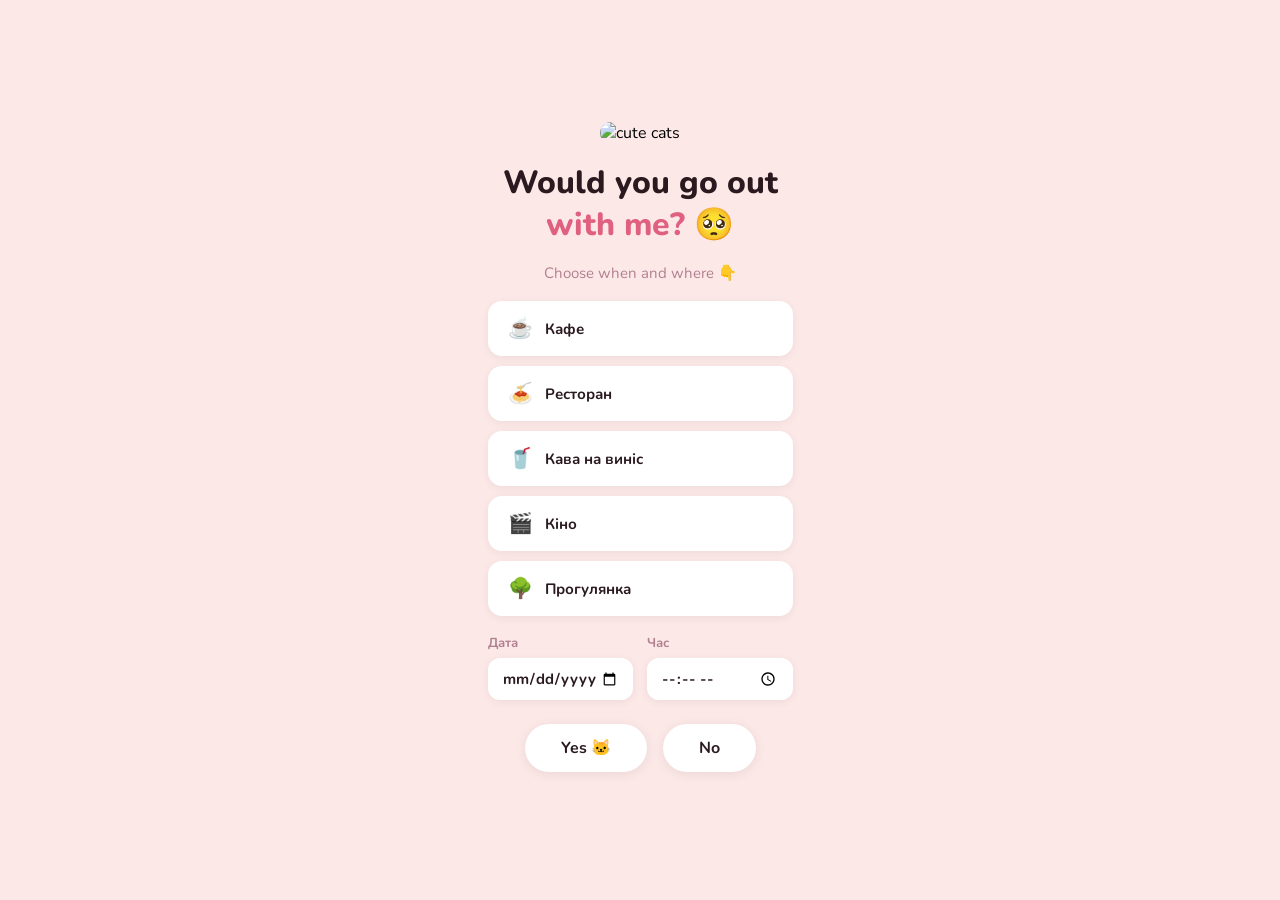
==== index.html @ fd0091e4 "Add files via upload" ====
<!DOCTYPE html>
<html lang="en">
<head>
  <meta charset="UTF-8">
  <meta name="viewport" content="width=device-width, initial-scale=1.0">
  <title>serious question 🐱</title>
  <link rel="preconnect" href="https://fonts.googleapis.com">
  <link href="https://fonts.googleapis.com/css2?family=Nunito:wght@400;700;800&display=swap" rel="stylesheet">
 <link rel="stylesheet" href="css/style.css">
</head>
<body>
  <div class="container">
    <div class="gif_container">
      <img src="https://media.giphy.com/media/LnKonfpQ44fNvuGLkA/giphy.gif" alt="cute cats">
    </div>
    <h1>Would you go out<br><span>with me?</span> 🥺</h1>
    <p class="sub">Choose when and where 👇</p>

    <div class="options-table">
      <label class="option-row">
        <input type="radio" name="place" value="Cafe">
        <span class="option-card"><span class="option-emoji">☕</span>Кафе</span>
      </label>
      <label class="option-row">
        <input type="radio" name="place" value="Restaurant">
        <span class="option-card"><span class="option-emoji">🍝</span>Ресторан</span>
      </label>
      <label class="option-row">
        <input type="radio" name="place" value="Coffee">
        <span class="option-card"><span class="option-emoji">🥤</span>Кава на виніс</span>
      </label>
      <label class="option-row">
        <input type="radio" name="place" value="Movie">
        <span class="option-card"><span class="option-emoji">🎬</span>Кіно</span>
      </label>
      <label class="option-row">
        <input type="radio" name="place" value="Picnic near sea">
        <span class="option-card"><span class="option-emoji">🌳</span>Прогулянка</span>
      </label>
    </div>

    <div class="datetime-row">
      <label class="dt-field">
        <span>Дата</span>
        <input type="date" id="dateInput">
      </label>
      <label class="dt-field">
        <span>Час</span>
        <input type="time" id="timeInput">
      </label>
    </div>

    <p class="error-msg" id="errorMsg">please choose date and time 🥺</p>

    <div class="buttons">
      <button class="btn btn-yes" onclick="nextPage()">Yes 🐱</button>
      <button class="btn btn-no" id="noBtn" onmouseover="runAway()" onclick="runAway()">No</button>
    </div>
  </div>

  <script>
    let tries = 0;
    function runAway() {
      tries++;
      const btn = document.getElementById('noBtn');
      const x = Math.random() * (window.innerWidth - btn.offsetWidth - 20);
      const y = Math.random() * (window.innerHeight - btn.offsetHeight - 20);
      btn.style.position = 'fixed';
      btn.style.left = x + 'px';
      btn.style.top = y + 'px';
      btn.style.zIndex = 999;
      if (tries >= 4) {
        btn.style.opacity = '0';
        btn.style.pointerEvents = 'none';
      }
    }
    function nextPage() {
      const place = document.querySelector('input[name="place"]:checked');
      const date = document.getElementById('dateInput').value;
      const time = document.getElementById('timeInput').value;
      const errorMsg = document.getElementById('errorMsg');

      if (!place || !date || !time) {
        errorMsg.style.display = 'block';
        return;
      }

      const params = new URLSearchParams({
        place: place.value,
        date: date,
        time: time
      });
      window.location.href = 'yes.html?' + params.toString();
    }
  </script>
</body>
</html>
---- css/style.css ----
*, *::before, *::after { box-sizing: border-box; margin: 0; padding: 0; }

body {
  min-height: 100vh;
  background: #fde8e8;
  font-family: 'Nunito', sans-serif;
  display: flex;
  align-items: center;
  justify-content: center;
  overflow-y: auto;
}

.container {
  display: flex;
  flex-direction: column;
  align-items: center;
  gap: 18px;
  padding: 40px 24px;
  text-align: center;
  animation: fadeUp 0.7s ease both;
}

@keyframes fadeUp {
  from { opacity: 0; transform: translateY(20px); }
  to   { opacity: 1; transform: translateY(0); }
}

.gif_container img {
  width: 180px;
  border-radius: 16px;
}

h1 {
  font-size: clamp(22px, 5vw, 32px);
  font-weight: 800;
  color: #2a1a1f;
  line-height: 1.3;
}

h1 span {
  color: #e06080;
}

.sub {
  font-size: 15px;
  color: #b08090;
}

.buttons {
  display: flex;
  gap: 16px;
  align-items: center;
  justify-content: center;
  flex-wrap: wrap;
  min-height: 60px;
  position: relative;
  width: 100%;
}

.btn {
  padding: 13px 36px;
  font-family: 'Nunito', sans-serif;
  font-size: 16px;
  font-weight: 700;
  border-radius: 50px;
  cursor: pointer;
  border: none;
  transition: transform 0.15s, box-shadow 0.15s;
}

.btn-yes {
  background: #fff;
  color: #2a1a1f;
  box-shadow: 0 2px 12px rgba(0,0,0,0.08);
}
.btn-yes:hover {
  transform: scale(1.05);
  box-shadow: 0 4px 18px rgba(0,0,0,0.12);
}

.btn-no {
  background: #fff;
  color: #2a1a1f;
  box-shadow: 0 2px 12px rgba(0,0,0,0.08);
  transition: opacity 0.3s;
}

/* Options table */
.options-table {
  display: flex;
  flex-direction: column;
  gap: 10px;
  width: 100%;
  max-width: 320px;
}

.option-row {
  cursor: pointer;
}

.option-row input {
  position: absolute;
  opacity: 0;
  width: 0;
  height: 0;
}

.option-card {
  display: flex;
  align-items: center;
  gap: 12px;
  padding: 12px 18px;
  background: #fff;
  border-radius: 14px;
  font-weight: 700;
  font-size: 15px;
  color: #2a1a1f;
  box-shadow: 0 2px 10px rgba(0,0,0,0.06);
  border: 2px solid transparent;
  transition: border-color 0.2s, transform 0.15s;
}

.option-emoji {
  font-size: 20px;
}

.option-row input:checked + .option-card {
  border-color: #e06080;
  transform: scale(1.02);
}

.option-row:hover .option-card {
  transform: scale(1.02);
}

/* Date & time */
.datetime-row {
  display: flex;
  gap: 14px;
  width: 100%;
  max-width: 320px;
  flex-wrap: wrap;
}

.dt-field {
  flex: 1;
  min-width: 130px;
  display: flex;
  flex-direction: column;
  gap: 6px;
  text-align: left;
}

.dt-field span {
  font-size: 13px;
  font-weight: 700;
  color: #b08090;
}

.dt-field input {
  font-family: 'Nunito', sans-serif;
  font-size: 15px;
  font-weight: 700;
  color: #2a1a1f;
  padding: 10px 14px;
  border-radius: 12px;
  border: none;
  background: #fff;
  box-shadow: 0 2px 10px rgba(0,0,0,0.06);
}

.error-msg {
  display: none;
  color: #e06080;
  font-size: 13px;
  font-weight: 700;
}

/* Yes page */
.hearts {
  position: fixed;
  inset: 0;
  pointer-events: none;
  z-index: 0;
}
.heart-float {
  position: absolute;
  bottom: -40px;
  animation: floatUp linear both;
  opacity: 0.85;
}
@keyframes floatUp {
  0%   { transform: translateY(0) rotate(-8deg); opacity: 0.85; }
  100% { transform: translateY(-110vh) rotate(8deg); opacity: 0; }
}
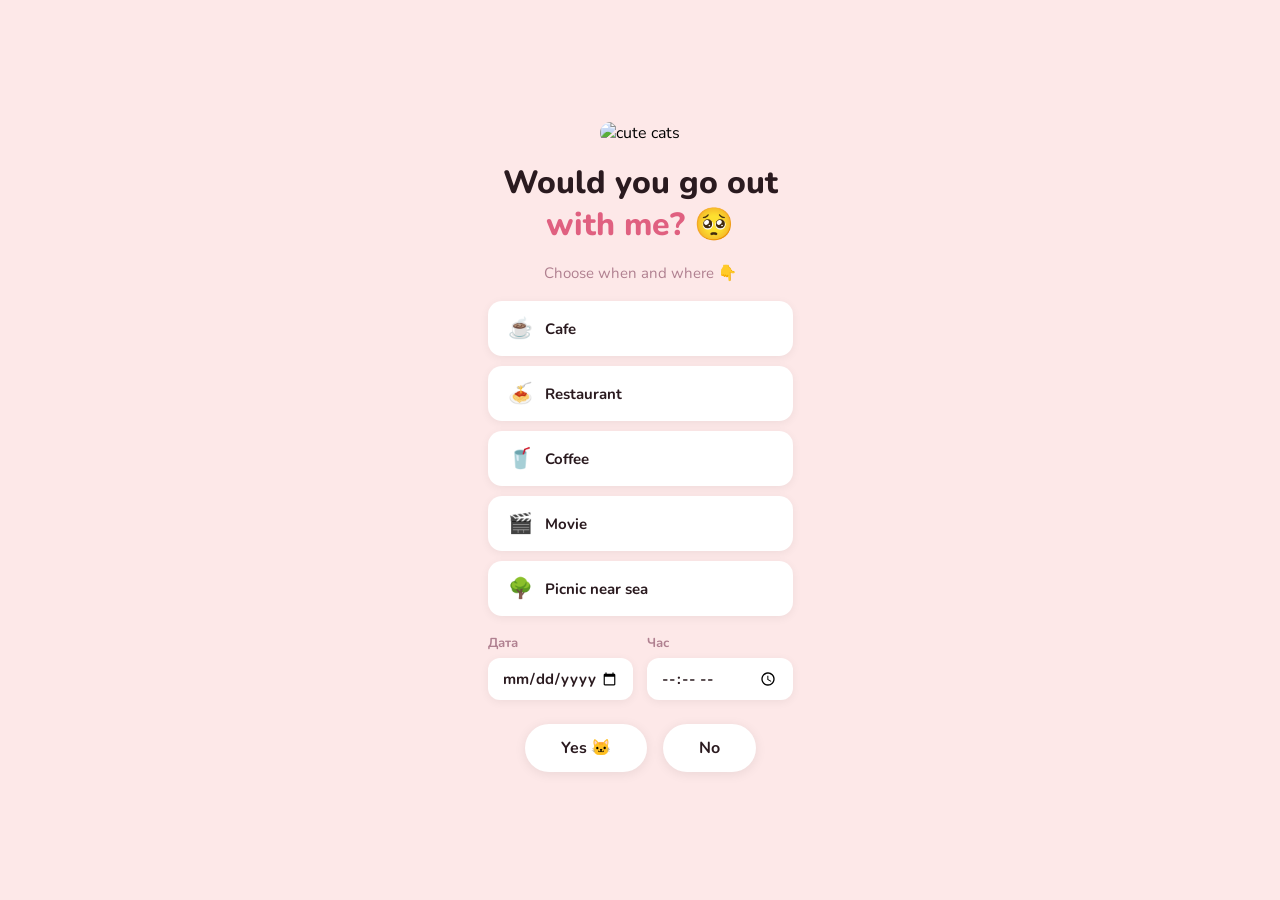
==== commit 9f586bc3: "Add files via upload" ====
--- a/index.html
+++ b/index.html
@@ -19,23 +19,23 @@
     <div class="options-table">
       <label class="option-row">
         <input type="radio" name="place" value="Cafe">
-        <span class="option-card"><span class="option-emoji">☕</span>Кафе</span>
+        <span class="option-card"><span class="option-emoji">☕</span>Cafe</span>
       </label>
       <label class="option-row">
         <input type="radio" name="place" value="Restaurant">
-        <span class="option-card"><span class="option-emoji">🍝</span>Ресторан</span>
+        <span class="option-card"><span class="option-emoji">🍝</span>Restaurant</span>
       </label>
       <label class="option-row">
         <input type="radio" name="place" value="Coffee">
-        <span class="option-card"><span class="option-emoji">🥤</span>Кава на виніс</span>
+        <span class="option-card"><span class="option-emoji">🥤</span>Coffee</span>
       </label>
       <label class="option-row">
         <input type="radio" name="place" value="Movie">
-        <span class="option-card"><span class="option-emoji">🎬</span>Кіно</span>
+        <span class="option-card"><span class="option-emoji">🎬</span>Movie</span>
       </label>
       <label class="option-row">
         <input type="radio" name="place" value="Picnic near sea">
-        <span class="option-card"><span class="option-emoji">🌳</span>Прогулянка</span>
+        <span class="option-card"><span class="option-emoji">🌳</span>Picnic near sea</span>
       </label>
     </div>
 
